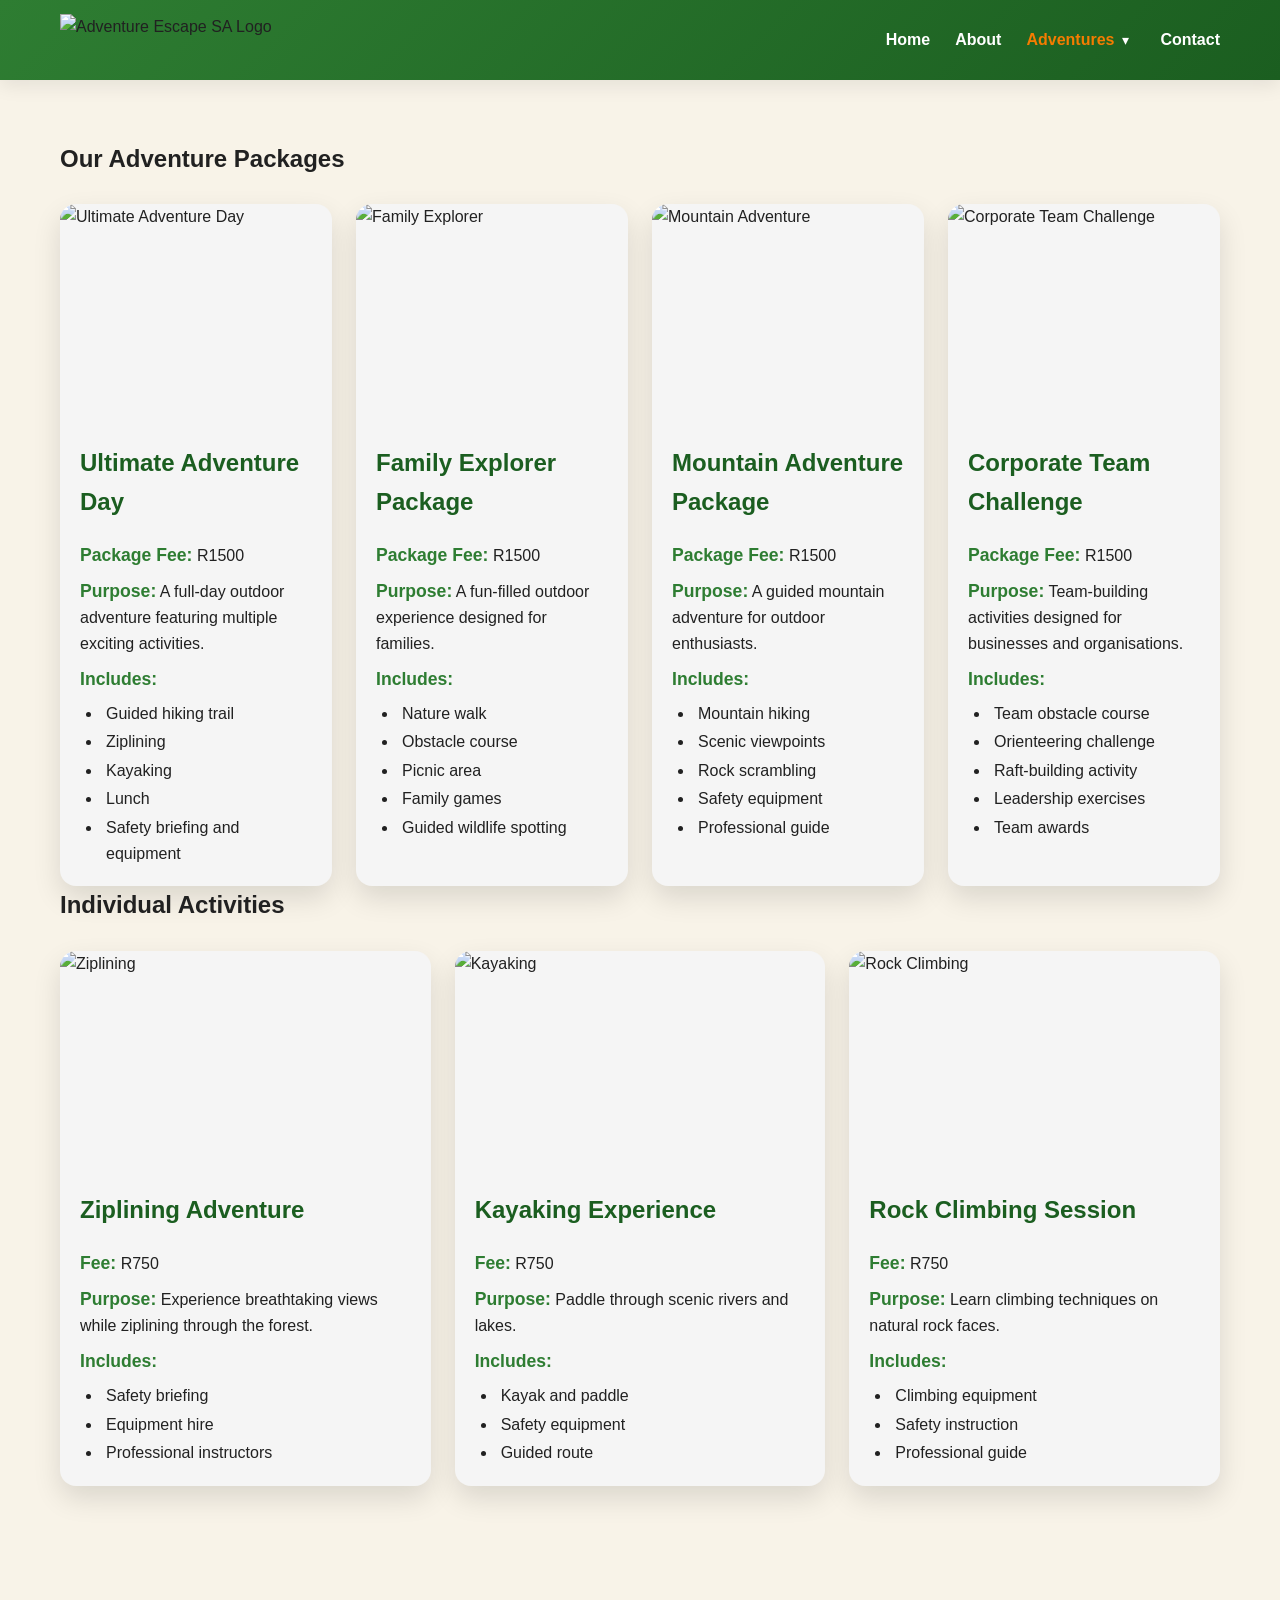
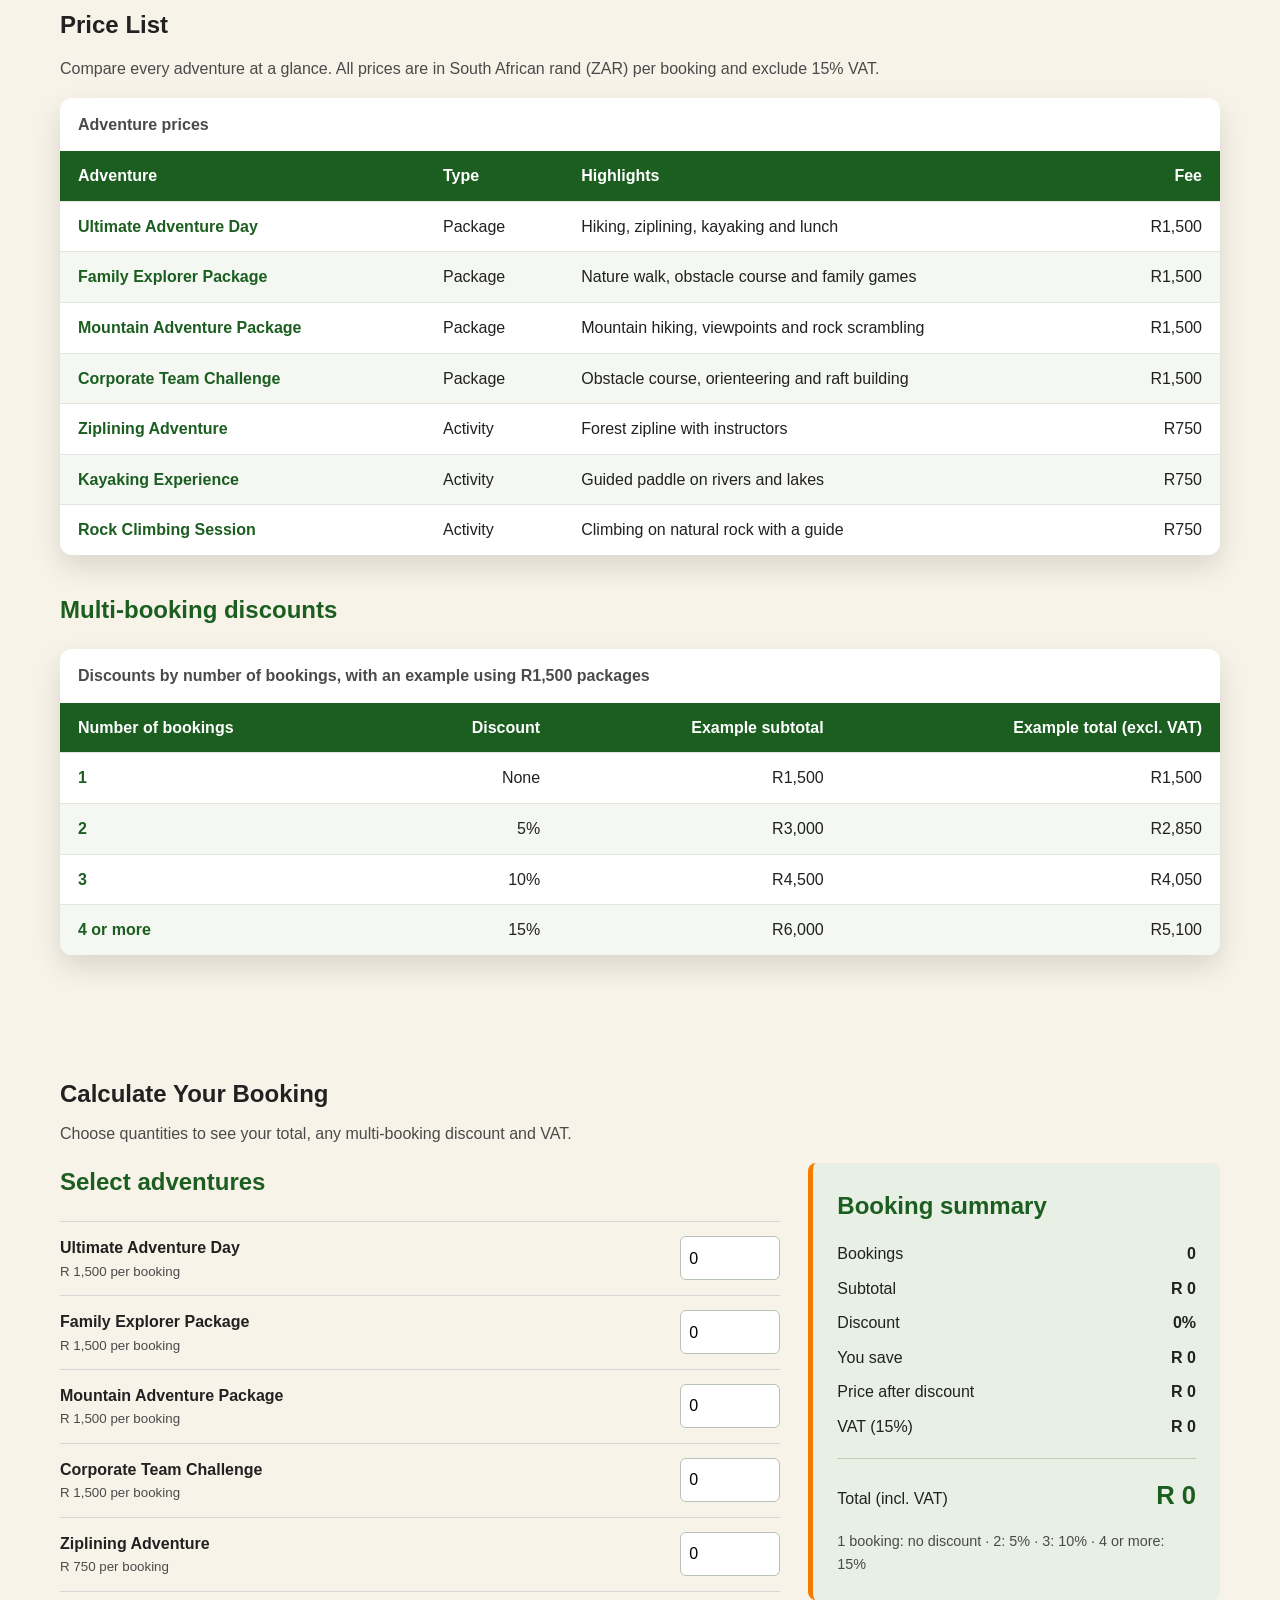
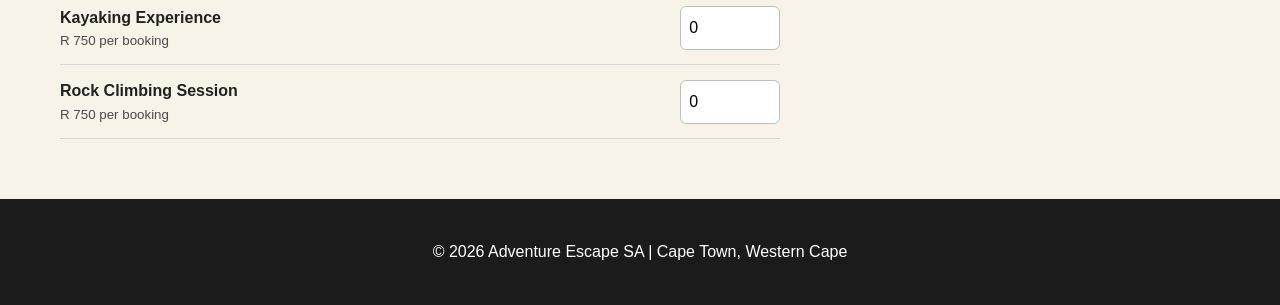
==== adventures.html @ e8b8ff20 "Add drop-down menu, error handling, tables and VAT" ====
<!doctype html>
<html lang="en">
  <head>
    <meta charset="UTF-8" />
    <meta name="viewport" content="width=device-width, initial-scale=1.0" />
    <title>Adventures | Adventure Escape SA</title>
    <link rel="stylesheet" href="assets/css/style.css" />
  </head>
  <body>
    <header>
      <nav>
        <img
          src="assets/images/Adventure Escape SA Logo.png"
          alt="Adventure Escape SA Logo"
          class="logo"
        />
        <ul class="nav-links">
          <li><a href="index.html">Home</a></li>
          <li><a href="about.html">About</a></li>
          <li class="has-dropdown">
            <a href="adventures.html" aria-current="page">Adventures</a>
            <button
              type="button"
              class="dropdown-toggle"
              aria-expanded="false"
              aria-controls="adventures-menu"
              aria-label="Show the Adventures menu"
            >
              <span aria-hidden="true">&#9662;</span>
            </button>
            <ul class="dropdown-menu" id="adventures-menu">
              <li><a href="adventures.html#packages">Adventure Packages</a></li>
              <li><a href="adventures.html#activities">Individual Activities</a></li>
              <li><a href="adventures.html#price-list">Price List</a></li>
              <li><a href="adventures.html#calculator">Booking Calculator</a></li>
            </ul>
          </li>
          <li><a href="contact.html">Contact</a></li>
        </ul>
      </nav>
    </header>

    <section class="adventures">
      <h1 id="packages">Our Adventure Packages</h1>
      <div class="cards">
        <article class="card" data-price="1500">
          <img
            src="assets/images/capetownmountain landscape.jpeg"
            alt="Ultimate Adventure Day"
          />
          <div class="card-content">
            <h2>Ultimate Adventure Day</h2>
            <p><strong>Package Fee:</strong> R1500</p>
            <p>
              <strong>Purpose:</strong> A full-day outdoor adventure featuring
              multiple exciting activities.
            </p>
            <p><strong>Includes:</strong></p>
            <ul class="includes">
              <li>Guided hiking trail</li>
              <li>Ziplining</li>
              <li>Kayaking</li>
              <li>Lunch</li>
              <li>Safety briefing and equipment</li>
            </ul>
          </div>
        </article>

        <article class="card" data-price="1500">
          <img
            src="assets/images/family kayaking outdoors.jpeg"
            alt="Family Explorer"
          />
          <div class="card-content">
            <h2>Family Explorer Package</h2>
            <p><strong>Package Fee:</strong> R1500</p>
            <p>
              <strong>Purpose:</strong> A fun-filled outdoor experience designed
              for families.
            </p>
            <p><strong>Includes:</strong></p>
            <ul class="includes">
              <li>Nature walk</li>
              <li>Obstacle course</li>
              <li>Picnic area</li>
              <li>Family games</li>
              <li>Guided wildlife spotting</li>
            </ul>
          </div>
        </article>

        <article class="card" data-price="1500">
          <img
            src="assets/images/mountain hike.jpeg"
            alt="Mountain Adventure"
          />
          <div class="card-content">
            <h2>Mountain Adventure Package</h2>
            <p><strong>Package Fee:</strong> R1500</p>
            <p>
              <strong>Purpose:</strong> A guided mountain adventure for outdoor
              enthusiasts.
            </p>
            <p><strong>Includes:</strong></p>
            <ul class="includes">
              <li>Mountain hiking</li>
              <li>Scenic viewpoints</li>
              <li>Rock scrambling</li>
              <li>Safety equipment</li>
              <li>Professional guide</li>
            </ul>
          </div>
        </article>

        <article class="card" data-price="1500">
          <img
            src="assets/images/team building outdoors.jpeg"
            alt="Corporate Team Challenge"
          />
          <div class="card-content">
            <h2>Corporate Team Challenge</h2>
            <p><strong>Package Fee:</strong> R1500</p>
            <p>
              <strong>Purpose:</strong> Team-building activities designed for
              businesses and organisations.
            </p>
            <p><strong>Includes:</strong></p>
            <ul class="includes">
              <li>Team obstacle course</li>
              <li>Orienteering challenge</li>
              <li>Raft-building activity</li>
              <li>Leadership exercises</li>
              <li>Team awards</li>
            </ul>
          </div>
        </article>
      </div>

      <h1 id="activities">Individual Activities</h1>
      <div class="cards">
        <article class="card" data-price="750">
          <img src="assets/images/ziplining forest.jpeg" alt="Ziplining" />
          <div class="card-content">
            <h2>Ziplining Adventure</h2>
            <p><strong>Fee:</strong> R750</p>
            <p>
              <strong>Purpose:</strong> Experience breathtaking views while
              ziplining through the forest.
            </p>
            <p><strong>Includes:</strong></p>
            <ul class="includes">
              <li>Safety briefing</li>
              <li>Equipment hire</li>
              <li>Professional instructors</li>
            </ul>
          </div>
        </article>

        <article class="card" data-price="750">
          <img src="assets/images/kayaking river.jpeg" alt="Kayaking" />
          <div class="card-content">
            <h2>Kayaking Experience</h2>
            <p><strong>Fee:</strong> R750</p>
            <p>
              <strong>Purpose:</strong> Paddle through scenic rivers and lakes.
            </p>
            <p><strong>Includes:</strong></p>
            <ul class="includes">
              <li>Kayak and paddle</li>
              <li>Safety equipment</li>
              <li>Guided route</li>
            </ul>
          </div>
        </article>

        <article class="card" data-price="750">
          <img
            src="assets/images/rock climbing wall.jpeg"
            alt="Rock Climbing"
          />
          <div class="card-content">
            <h2>Rock Climbing Session</h2>
            <p><strong>Fee:</strong> R750</p>
            <p>
              <strong>Purpose:</strong> Learn climbing techniques on natural
              rock faces.
            </p>
            <p><strong>Includes:</strong></p>
            <ul class="includes">
              <li>Climbing equipment</li>
              <li>Safety instruction</li>
              <li>Professional guide</li>
            </ul>
          </div>
        </article>
      </div>
    </section>

    <section
      class="price-list"
      id="price-list"
      aria-labelledby="price-list-title"
    >
      <h1 id="price-list-title">Price List</h1>
      <p class="section-intro">
        Compare every adventure at a glance. All prices are in South African
        rand (ZAR) per booking and exclude 15% VAT.
      </p>

      <div class="table-wrap" tabindex="0" aria-label="Adventure prices (scrollable)">
        <table class="data-table">
          <caption>Adventure prices</caption>
          <thead>
            <tr>
              <th scope="col">Adventure</th>
              <th scope="col">Type</th>
              <th scope="col">Highlights</th>
              <th scope="col" class="num">Fee</th>
            </tr>
          </thead>
          <tbody>
            <tr>
              <th scope="row">Ultimate Adventure Day</th>
              <td>Package</td>
              <td>Hiking, ziplining, kayaking and lunch</td>
              <td class="num">R1,500</td>
            </tr>
            <tr>
              <th scope="row">Family Explorer Package</th>
              <td>Package</td>
              <td>Nature walk, obstacle course and family games</td>
              <td class="num">R1,500</td>
            </tr>
            <tr>
              <th scope="row">Mountain Adventure Package</th>
              <td>Package</td>
              <td>Mountain hiking, viewpoints and rock scrambling</td>
              <td class="num">R1,500</td>
            </tr>
            <tr>
              <th scope="row">Corporate Team Challenge</th>
              <td>Package</td>
              <td>Obstacle course, orienteering and raft building</td>
              <td class="num">R1,500</td>
            </tr>
            <tr>
              <th scope="row">Ziplining Adventure</th>
              <td>Activity</td>
              <td>Forest zipline with instructors</td>
              <td class="num">R750</td>
            </tr>
            <tr>
              <th scope="row">Kayaking Experience</th>
              <td>Activity</td>
              <td>Guided paddle on rivers and lakes</td>
              <td class="num">R750</td>
            </tr>
            <tr>
              <th scope="row">Rock Climbing Session</th>
              <td>Activity</td>
              <td>Climbing on natural rock with a guide</td>
              <td class="num">R750</td>
            </tr>
          </tbody>
        </table>
      </div>

      <h2 class="table-heading">Multi-booking discounts</h2>
      <div class="table-wrap" tabindex="0" aria-label="Discounts (scrollable)">
        <table class="data-table">
          <caption>
            Discounts by number of bookings, with an example using R1,500
            packages
          </caption>
          <thead>
            <tr>
              <th scope="col">Number of bookings</th>
              <th scope="col" class="num">Discount</th>
              <th scope="col" class="num">Example subtotal</th>
              <th scope="col" class="num">Example total (excl. VAT)</th>
            </tr>
          </thead>
          <tbody>
            <tr>
              <th scope="row">1</th>
              <td class="num">None</td>
              <td class="num">R1,500</td>
              <td class="num">R1,500</td>
            </tr>
            <tr>
              <th scope="row">2</th>
              <td class="num">5%</td>
              <td class="num">R3,000</td>
              <td class="num">R2,850</td>
            </tr>
            <tr>
              <th scope="row">3</th>
              <td class="num">10%</td>
              <td class="num">R4,500</td>
              <td class="num">R4,050</td>
            </tr>
            <tr>
              <th scope="row">4 or more</th>
              <td class="num">15%</td>
              <td class="num">R6,000</td>
              <td class="num">R5,100</td>
            </tr>
          </tbody>
        </table>
      </div>
    </section>

    <section
      class="booking-calculator"
      id="calculator"
      aria-labelledby="calculator-title"
    >
      <h1 id="calculator-title">Calculate Your Booking</h1>
      <p class="calculator-intro">
        Choose quantities to see your total, any multi-booking discount and VAT.
      </p>
      <div class="calculator-layout">
        <div>
          <h2>Select adventures</h2>
          <div id="booking-options" class="booking-options"></div>
        </div>
        <aside class="calculator-summary" aria-live="polite">
          <h2>Booking summary</h2>
          <dl>
            <div>
              <dt>Bookings</dt>
              <dd id="booking-count">0</dd>
            </div>
            <div>
              <dt>Subtotal</dt>
              <dd id="booking-subtotal">R0</dd>
            </div>
            <div>
              <dt>Discount</dt>
              <dd id="booking-discount">0%</dd>
            </div>
            <div>
              <dt>You save</dt>
              <dd id="booking-savings">R0</dd>
            </div>
            <div>
              <dt>Price after discount</dt>
              <dd id="booking-net">R0</dd>
            </div>
            <div>
              <dt>VAT (15%)</dt>
              <dd id="booking-vat">R0</dd>
            </div>
          </dl>
          <p class="booking-total">
            <span>Total (incl. VAT)</span><strong id="booking-total">R0</strong>
          </p>
          <p id="calculator-error" class="calculator-error" hidden></p>
          <p class="discount-rules">
            1 booking: no discount · 2: 5% · 3: 10% · 4 or more: 15%
          </p>
        </aside>
      </div>
    </section>

    <footer>
      <p>&copy; 2026 Adventure Escape SA | Cape Town, Western Cape</p>
    </footer>
    <script src="assets/js/nav.js" defer></script>
    <script src="assets/js/calculator.js" defer></script>
  </body>
</html>
---- assets/css/style.css ----
:root {
  --forest: #2e7d32;
  --forest-dark: #1b5e20;
  --orange: #f57c00;
  --sand: #f8f3e8;
  --white: #ffffff;
  --text: #212121;
  --muted: #4a4a4a;
  --card: #f5f5f5;
  --shadow: 0 12px 28px rgba(0, 0, 0, 0.12);
}

* {
  box-sizing: border-box;
}

html {
  scroll-behavior: smooth;
}

body {
  margin: 0;
  font-family: "Poppins", sans-serif;
  background: var(--sand);
  color: var(--text);
  line-height: 1.6;
}

img {
  display: block;
  max-width: 100%;
}

a {
  text-decoration: none;
}

header {
  background: linear-gradient(
    135deg,
    var(--forest) 0%,
    var(--forest-dark) 100%
  );
  box-shadow: 0 6px 18px rgba(0, 0, 0, 0.08);
}

nav {
  max-width: 1200px;
  margin: 0 auto;
  padding: 14px 20px;
  display: flex;
  align-items: center;
  justify-content: space-between;
  gap: 20px;
}

.logo {
  height: 52px;
  width: auto;
  display: inline-block;
}

nav ul {
  display: flex;
  align-items: center;
  gap: 25px;
  list-style: none;
  margin: 0;
  padding: 0;
}

nav a {
  color: var(--white);
  font-weight: 700;
  transition: color 0.3s ease;
}

nav a:hover {
  color: var(--orange);
}

nav a[aria-current="page"] {
  color: var(--orange);
}

/* ---------- Drop-down navigation menu ---------- */
.has-dropdown {
  position: relative;
  display: flex;
  align-items: center;
  gap: 2px;
}

.dropdown-toggle {
  background: none;
  border: none;
  color: var(--white);
  font: inherit;
  font-size: 0.9rem;
  line-height: 1;
  padding: 6px;
  cursor: pointer;
  border-radius: 6px;
  transition: transform 0.2s ease;
}

.dropdown-toggle:hover {
  color: var(--orange);
}

.has-dropdown.open .dropdown-toggle {
  transform: rotate(180deg);
}

nav .dropdown-menu {
  display: none;
  position: absolute;
  top: calc(100% + 12px);
  left: 50%;
  transform: translateX(-50%);
  z-index: 20;
  min-width: 230px;
  padding: 8px;
  gap: 2px;
  background: var(--white);
  border-radius: 12px;
  box-shadow: var(--shadow);
}

/* Invisible bridge so the menu stays open while the mouse moves down to it */
nav .dropdown-menu::before {
  content: "";
  position: absolute;
  left: 0;
  right: 0;
  top: -14px;
  height: 14px;
}

.has-dropdown.open .dropdown-menu {
  display: grid;
}

@media (hover: hover) {
  .has-dropdown:not(.dismissed):hover .dropdown-menu {
    display: grid;
  }
}

nav .dropdown-menu a {
  display: block;
  padding: 10px 14px;
  border-radius: 8px;
  color: var(--forest-dark);
  font-weight: 600;
  white-space: nowrap;
}

nav .dropdown-menu a:hover,
nav .dropdown-menu a:focus-visible {
  background: #e8efe5;
  color: var(--forest-dark);
}

/* Anchor targets on the Adventures page */
[id] {
  scroll-margin-top: 20px;
}

.hero {
  background:
    linear-gradient(rgba(22, 44, 25, 0.55), rgba(22, 44, 25, 0.55)),
    url("../images/capetownmountain landscape.jpeg") center/cover no-repeat;
  color: var(--white);
  text-align: center;
  padding: 120px 20px 100px;
}

.hero h1 {
  font-size: clamp(2.5rem, 4vw, 4rem);
  margin: 0 0 16px;
  letter-spacing: 0.04em;
}

.hero p {
  max-width: 720px;
  margin: 0 auto 24px;
  font-size: 1.15rem;
}

.btn {
  display: inline-block;
  background: var(--orange);
  color: var(--white);
  padding: 12px 26px;
  border-radius: 30px;
  font-weight: 700;
  border: none;
  cursor: pointer;
  transition:
    transform 0.2s ease,
    background 0.2s ease;
}

.btn:hover {
  background: #e36b00;
  transform: translateY(-1px);
}

section {
  max-width: 1200px;
  margin: 0 auto;
  padding: 60px 20px;
}

section h1,
section h2 {
  margin-top: 0;
}

.overview-grid,
.feature-grid,
.cards {
  display: grid;
  gap: 24px;
}

.overview-grid,
.feature-grid {
  grid-template-columns: repeat(auto-fit, minmax(220px, 1fr));
}

.overview-card,
.feature,
.card {
  background: var(--card);
  border-radius: 16px;
  box-shadow: var(--shadow);
  overflow: hidden;
}

.overview-card,
.feature {
  padding: 24px;
}

.overview-card h2,
.feature h2,
.card h2 {
  margin-top: 0;
  color: var(--forest-dark);
}

.stats {
  display: grid;
  grid-template-columns: repeat(auto-fit, minmax(200px, 1fr));
  gap: 20px;
  margin-top: 30px;
}

.stat {
  background: rgba(46, 125, 50, 0.08);
  border-left: 5px solid var(--orange);
  padding: 20px;
  border-radius: 10px;
}

.stat strong {
  display: block;
  font-size: 2rem;
  color: var(--forest);
}

.about-wrapper,
.contact-wrapper {
  display: grid;
  grid-template-columns: 1.2fr 0.8fr;
  gap: 30px;
  align-items: start;
}

.about-content,
.contact-panel {
  background: rgba(255, 255, 255, 0.7);
  border-radius: 16px;
  padding: 28px;
  box-shadow: var(--shadow);
}

.about-image {
  width: 100%;
  border-radius: 16px;
  min-height: 350px;
  object-fit: cover;
}

.cards {
  grid-template-columns: repeat(auto-fit, minmax(220px, 1fr));
  margin-top: 26px;
}

.card {
  display: flex;
  flex-direction: column;
}

.card img {
  width: 100%;
  height: 220px;
  object-fit: cover;
}

.card-content {
  padding: 20px;
}

.card-content p {
  margin: 0 0 8px;
}

.card-content .includes {
  display: grid;
  gap: 3px;
  margin: 0;
  padding-left: 22px;
}

.card-content .includes li {
  padding-left: 4px;
}

.card-content strong {
  color: var(--forest);
  font-size: 1.1rem;
}

.contact-form {
  background: rgba(255, 255, 255, 0.75);
  border-radius: 16px;
  box-shadow: var(--shadow);
  padding: 28px;
  display: grid;
  gap: 16px;
}

.contact-form label {
  font-weight: 600;
}

.contact-form input,
.contact-form select,
.contact-form textarea {
  width: 100%;
  padding: 12px 14px;
  border-radius: 10px;
  border: 1px solid #d7d7d7;
  font: inherit;
}

.contact-form textarea {
  min-height: 120px;
  resize: vertical;
}

.contact-form input:focus-visible,
.contact-form select:focus-visible,
.contact-form textarea:focus-visible,
.booking-option input:focus-visible,
a:focus-visible,
button:focus-visible {
  outline: 3px solid var(--orange);
  outline-offset: 3px;
}

.contact-details {
  list-style: none;
  padding: 0;
  margin: 0;
  display: grid;
  gap: 12px;
}

.calculator-intro {
  margin-top: -12px;
  color: var(--muted);
}

.calculator-layout {
  display: grid;
  grid-template-columns: minmax(0, 1.4fr) minmax(260px, 0.8fr);
  gap: 28px;
  align-items: start;
}

.calculator-layout h2 {
  color: var(--forest-dark);
}

.booking-options {
  display: grid;
  border-top: 1px solid #d7d7d7;
}

.booking-option {
  display: grid;
  grid-template-columns: minmax(0, 1fr) 100px;
  gap: 16px;
  align-items: center;
  padding: 13px 0;
  border-bottom: 1px solid #d7d7d7;
  cursor: pointer;
}

.booking-option span {
  display: grid;
}

.booking-option small {
  color: var(--muted);
}

.booking-option input {
  width: 100%;
  min-height: 44px;
  padding: 8px;
  border: 1px solid #b7c3b5;
  border-radius: 6px;
  font: inherit;
}

.calculator-summary {
  padding: 24px;
  background: #e8efe5;
  border-left: 5px solid var(--orange);
  border-radius: 8px;
}

.calculator-summary h2 {
  margin-bottom: 16px;
}

.calculator-summary dl {
  display: grid;
  gap: 9px;
  margin: 0;
}

.calculator-summary dl div,
.booking-total {
  display: flex;
  justify-content: space-between;
  gap: 12px;
  margin: 0;
}

.calculator-summary dd {
  margin: 0;
  font-weight: 700;
}

.booking-total {
  align-items: baseline;
  margin-top: 18px;
  padding-top: 16px;
  border-top: 1px solid #bdcbb9;
}

.booking-total strong {
  color: var(--forest-dark);
  font-size: 1.6rem;
}

.discount-rules {
  margin: 14px 0 0;
  color: var(--muted);
  font-size: 0.9rem;
}

/* ---------- Error handling ---------- */
:root {
  --error: #b3261e;
  --error-bg: #fdecea;
}

.visually-hidden {
  position: absolute;
  width: 1px;
  height: 1px;
  overflow: hidden;
  clip: rect(0 0 0 0);
  white-space: nowrap;
}

.form-note {
  margin: 0;
  color: var(--muted);
  font-size: 0.9rem;
}

.form-field {
  display: grid;
  gap: 6px;
}

.field-hint {
  margin: 0;
  color: var(--muted);
  font-size: 0.85rem;
}

.field-error {
  margin: 0;
  color: var(--error);
  font-size: 0.9rem;
  font-weight: 600;
}

.field-error:empty {
  display: none;
}

.field-error:not(:empty)::before {
  content: "⚠ ";
}

.form-field.has-error input,
.form-field.has-error select,
.form-field.has-error textarea,
.booking-option.has-error input {
  border: 2px solid var(--error);
  background: var(--error-bg);
}

.form-alert {
  padding: 14px 18px;
  border-radius: 10px;
  background: var(--error-bg);
  border: 1px solid #f2b8b5;
  color: var(--error);
}

.form-alert p {
  margin: 0;
}

.form-alert ul {
  margin: 8px 0 0;
  padding-left: 20px;
}

.form-alert a {
  color: var(--error);
  text-decoration: underline;
}

.btn:disabled {
  opacity: 0.7;
  cursor: wait;
  transform: none;
}

.booking-option .field-error {
  grid-column: 1 / -1;
  margin-top: -4px;
}

.calculator-error {
  margin: 14px 0 0;
  padding: 10px 12px;
  border-radius: 8px;
  background: var(--error-bg);
  color: var(--error);
  font-weight: 600;
  font-size: 0.95rem;
}

/* ---------- Tables ---------- */
.section-intro {
  margin-top: -8px;
  color: var(--muted);
}

.table-heading {
  margin-top: 36px;
  color: var(--forest-dark);
}

.table-wrap {
  overflow-x: auto;
  border-radius: 12px;
  box-shadow: var(--shadow);
  background: var(--white);
}

.data-table {
  width: 100%;
  min-width: 560px;
  border-collapse: collapse;
}

.data-table caption {
  padding: 14px 18px;
  text-align: left;
  font-weight: 600;
  color: var(--muted);
}

.data-table th,
.data-table td {
  padding: 12px 18px;
  text-align: left;
  border-bottom: 1px solid #e3e6df;
}

.data-table thead th {
  background: var(--forest-dark);
  color: var(--white);
  font-weight: 700;
}

.data-table tbody th {
  color: var(--forest-dark);
}

.data-table tbody tr:nth-child(even) {
  background: #f4f7f2;
}

.data-table tbody tr:last-child th,
.data-table tbody tr:last-child td {
  border-bottom: none;
}

.data-table .num {
  text-align: right;
  white-space: nowrap;
}

@media (max-width: 600px) {
  .data-table {
    min-width: 0;
    font-size: 0.82rem;
  }

  .data-table caption,
  .data-table th,
  .data-table td {
    padding: 10px 8px;
  }

  .data-table .num {
    white-space: normal;
  }
}

footer {
  background: #1b1b1b;
  color: var(--white);
  text-align: center;
  padding: 24px 20px;
}

@media (max-width: 768px) {
  nav {
    flex-direction: column;
  }

  nav ul {
    flex-wrap: wrap;
    justify-content: center;
  }

  .about-wrapper,
  .contact-wrapper {
    grid-template-columns: 1fr;
  }

  .calculator-layout {
    grid-template-columns: 1fr;
  }
}
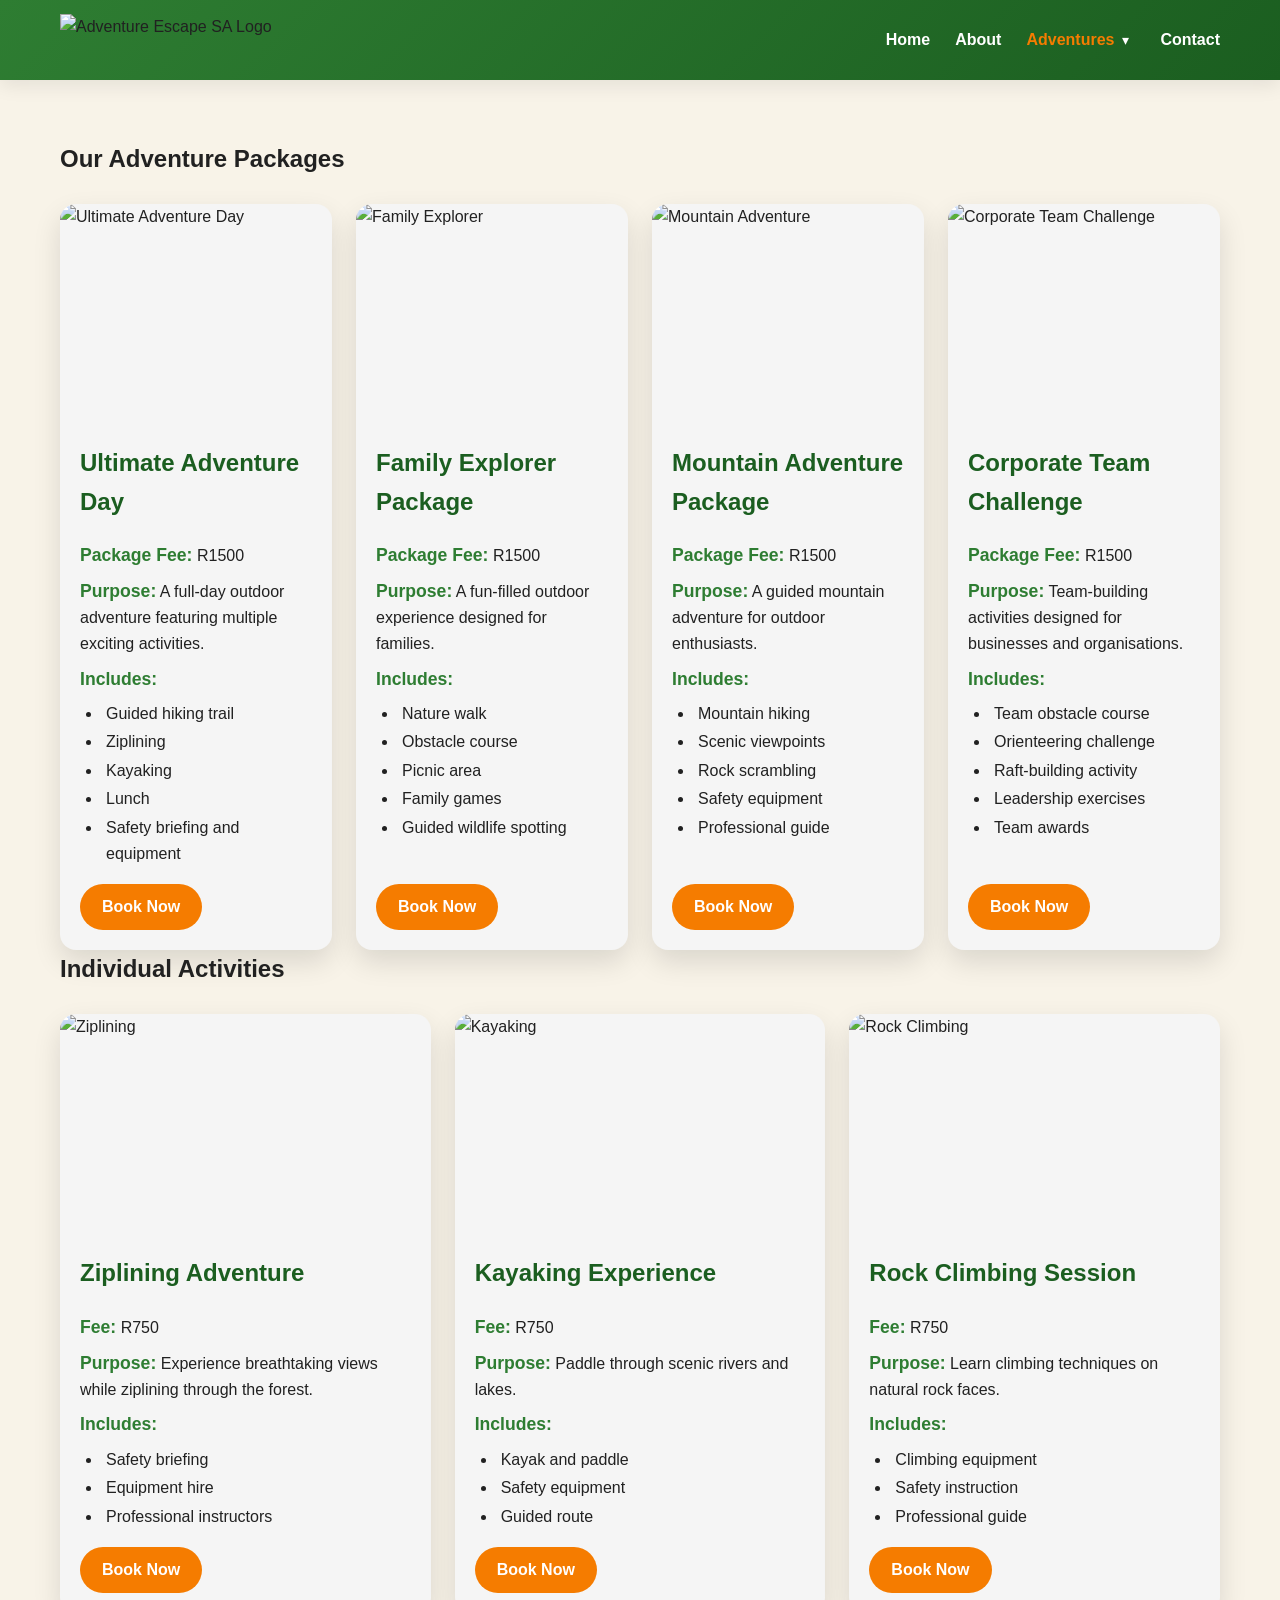
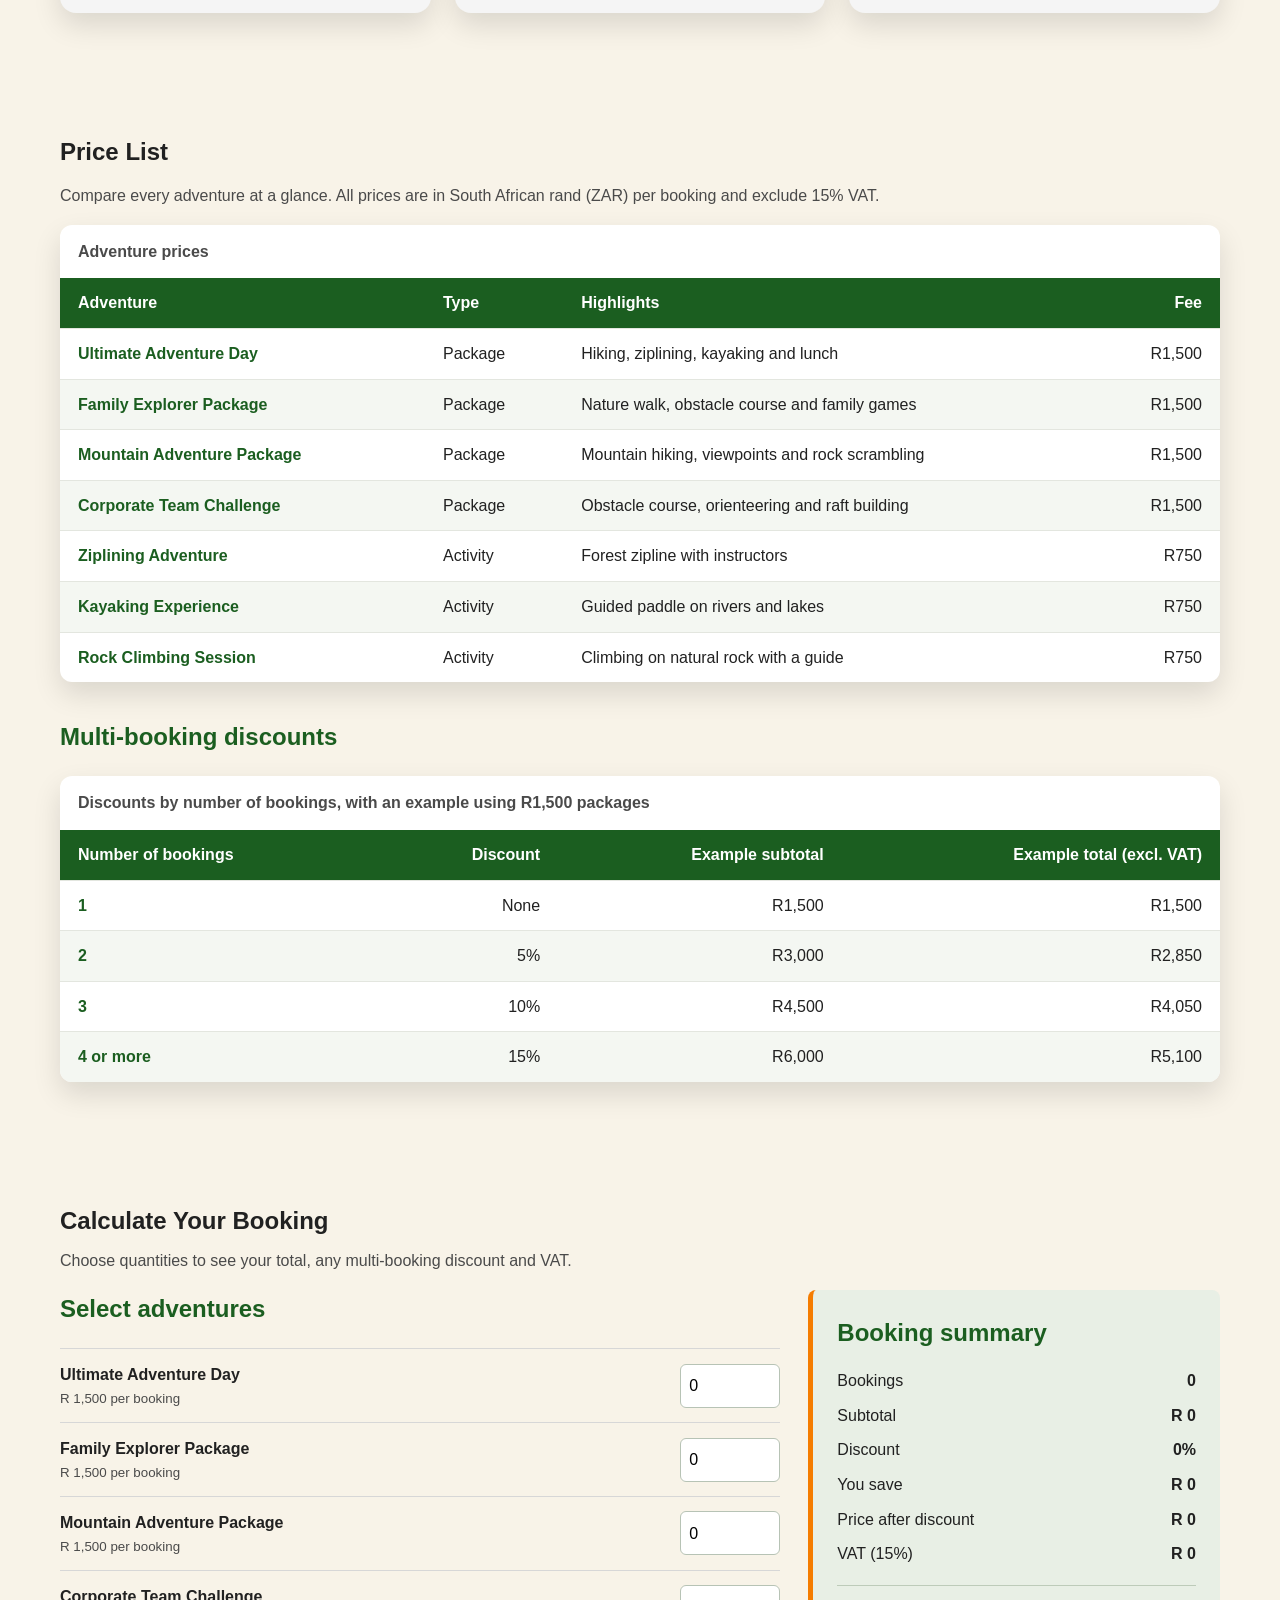
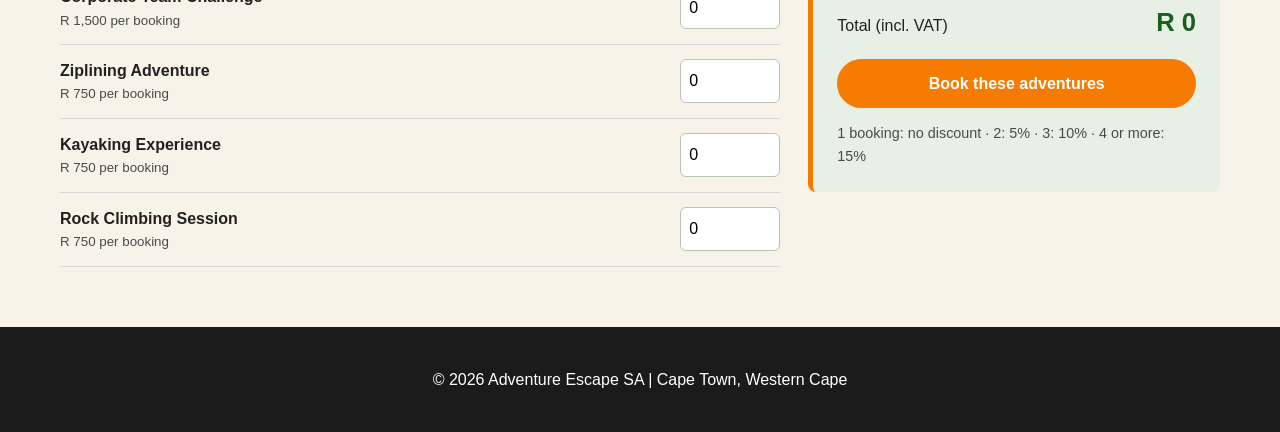
==== commit 22c87766: "Add booking buttons and send bookings by email" ====
--- a/adventures.html
+++ b/adventures.html
@@ -356,6 +356,9 @@
             <span>Total (incl. VAT)</span><strong id="booking-total">R0</strong>
           </p>
           <p id="calculator-error" class="calculator-error" hidden></p>
+          <button type="button" class="btn booking-button" id="book-button">
+            Book these adventures
+          </button>
           <p class="discount-rules">
             1 booking: no discount · 2: 5% · 3: 10% · 4 or more: 15%
           </p>
--- a/assets/css/style.css
+++ b/assets/css/style.css
@@ -574,6 +574,124 @@
   font-size: 0.95rem;
 }
 
+/* ---------- Booking ---------- */
+.card-content {
+  display: flex;
+  flex-direction: column;
+  flex: 1;
+}
+
+.card-content .includes {
+  margin-bottom: 18px;
+}
+
+.card-book {
+  margin-top: auto;
+  align-self: flex-start;
+  padding: 10px 22px;
+}
+
+.booking-button {
+  width: 100%;
+  margin-top: 16px;
+  font: inherit;
+  font-weight: 700;
+}
+
+.booking-box {
+  padding: 18px 20px;
+  border-radius: 12px;
+  background: #e8efe5;
+  border-left: 5px solid var(--orange);
+}
+
+.booking-box h2 {
+  margin: 0 0 10px;
+  font-size: 1.2rem;
+  color: var(--forest-dark);
+}
+
+.booking-items {
+  list-style: none;
+  margin: 0 0 10px;
+  padding: 0 0 10px;
+  border-bottom: 1px solid #bdcbb9;
+  display: grid;
+  gap: 4px;
+}
+
+.booking-items li,
+.booking-totals div {
+  display: flex;
+  justify-content: space-between;
+  gap: 12px;
+}
+
+.booking-totals {
+  margin: 0;
+  display: grid;
+  gap: 4px;
+  font-size: 0.95rem;
+}
+
+.booking-totals dd {
+  margin: 0;
+  font-weight: 600;
+}
+
+.booking-totals .booking-grand-total {
+  margin-top: 6px;
+  padding-top: 8px;
+  border-top: 1px solid #bdcbb9;
+  font-size: 1.1rem;
+  font-weight: 700;
+  color: var(--forest-dark);
+}
+
+.booking-actions {
+  display: flex;
+  flex-wrap: wrap;
+  gap: 18px;
+  margin: 12px 0 0;
+  font-size: 0.95rem;
+}
+
+.booking-actions a,
+.link-button {
+  color: var(--forest-dark);
+  font-weight: 600;
+  text-decoration: underline;
+}
+
+.link-button {
+  background: none;
+  border: none;
+  padding: 0;
+  font: inherit;
+  font-weight: 600;
+  cursor: pointer;
+}
+
+.form-success {
+  padding: 14px 18px;
+  border-radius: 10px;
+  background: #e6f2e8;
+  border: 1px solid #9ccba3;
+  color: var(--forest-dark);
+}
+
+.form-success:focus {
+  outline: none;
+}
+
+.form-success p {
+  margin: 0;
+}
+
+.form-success p + p {
+  margin-top: 4px;
+}
+
 /* ---------- Tables ---------- */
 .section-intro {
   margin-top: -8px;
